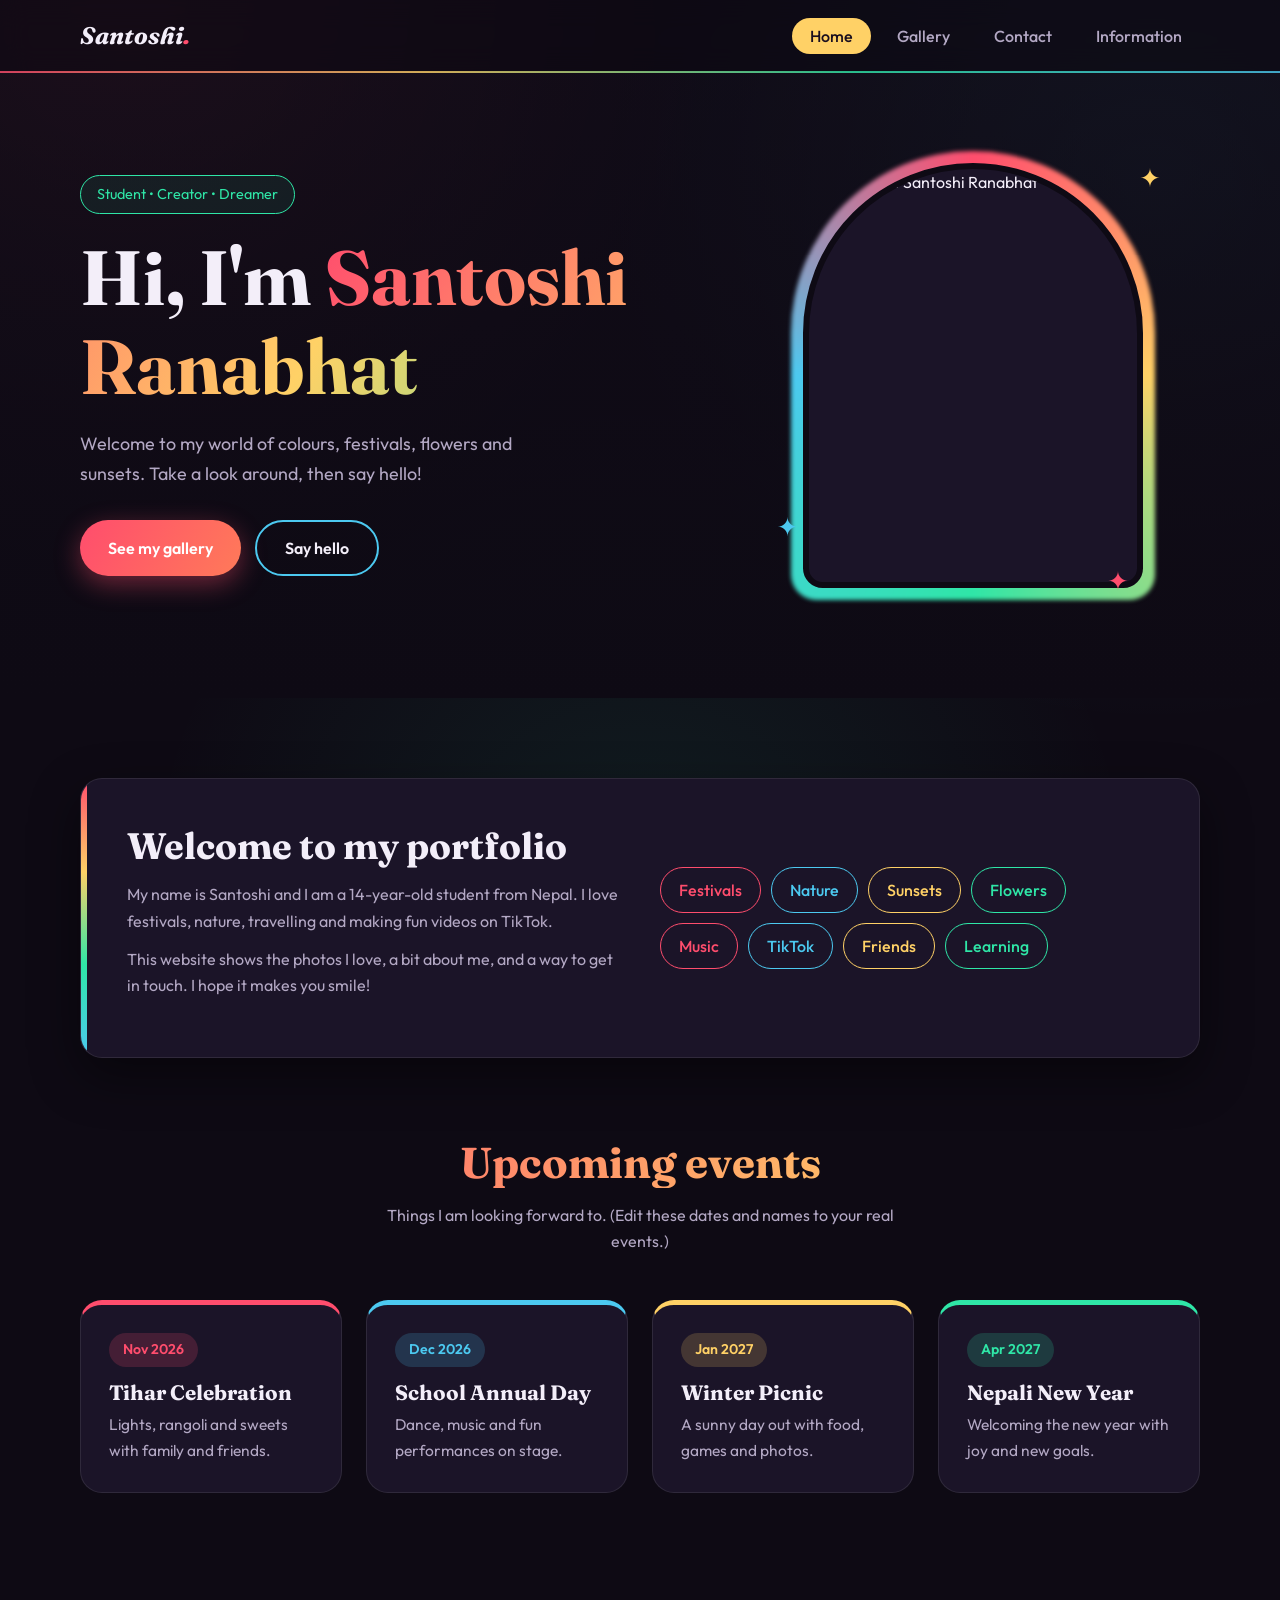
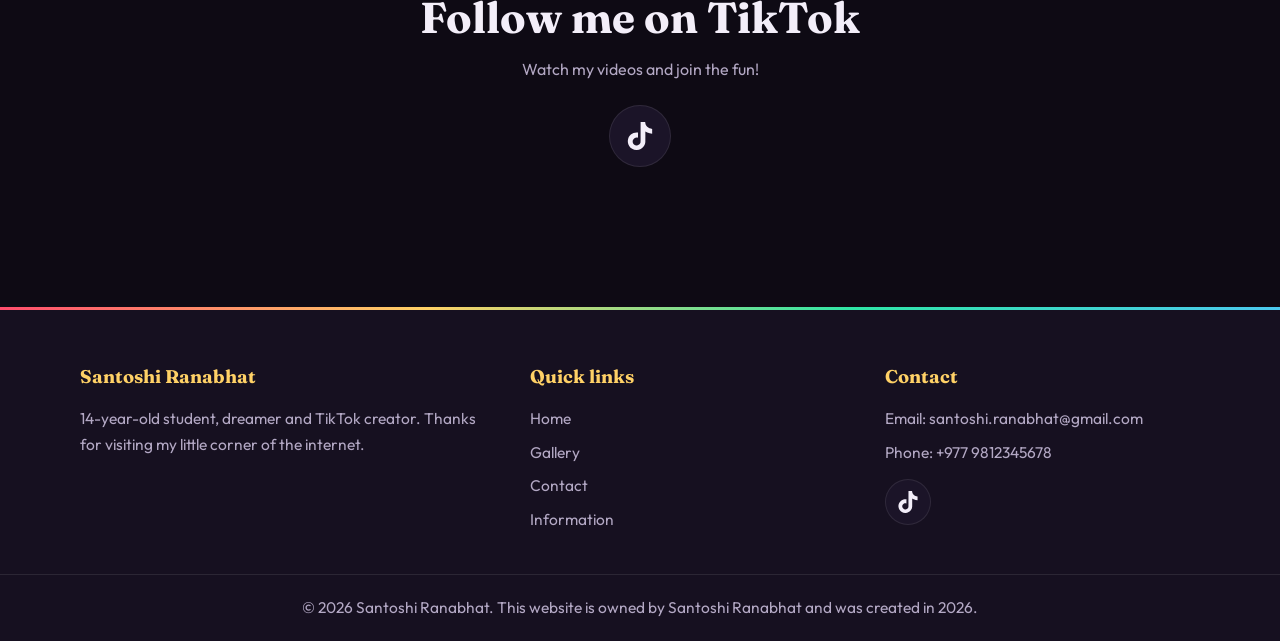
==== index.html @ b4feb426 "Add files via upload" ====
<!DOCTYPE html>
<html lang="en">
<head>
  <meta charset="UTF-8">
  <meta name="viewport" content="width=device-width, initial-scale=1.0">
  <meta name="description" content="Santoshi Ranabhat - student portfolio">
  <title>Home | Santoshi Ranabhat</title>
  <link rel="stylesheet" href="style.css">
</head>
<body>

  <!-- NAVBAR -->
  <header class="navbar">
    <nav class="container nav-inner" aria-label="Main navigation">
      <a href="index.html" class="logo">Santoshi<span>.</span></a>
      <button class="menu-btn" id="menuBtn" aria-label="Open menu" aria-expanded="false">&#9776;</button>
      <ul class="nav-links" id="navLinks"><li><a href="index.html" class="active">Home</a></li><li><a href="gallery.html">Gallery</a></li><li><a href="contact.html">Contact</a></li><li><a href="information.html">Information</a></li></ul>
    </nav>
  </header>

  <main>

    <!-- HERO with cover image -->
    <section class="hero">
      <div class="hero-cover" role="img" aria-label="Sunset beach cover image"></div>
      <div class="container hero-grid">
        <div>
          <span class="hero-tag">Student &bull; Creator &bull; Dreamer</span>
          <h1>Hi, I'm <span class="grad-text">Santoshi Ranabhat</span></h1>
          <p>Welcome to my world of colours, festivals, flowers and sunsets. Take a look around, then say hello!</p>
          <div class="hero-actions">
            <a href="gallery.html" class="btn btn-primary">See my gallery</a>
            <a href="contact.html" class="btn btn-ghost">Say hello</a>
          </div>
        </div>
        <div class="portrait-wrap">
          <div class="portrait-frame">
            <img src="images2/download.png" alt="Portrait of Santoshi Ranabhat">
          </div>
          <span class="sparkle s1">&#10022;</span>
          <span class="sparkle s2">&#10022;</span>
          <span class="sparkle s3">&#10022;</span>
        </div>
      </div>
    </section>

    <!-- WELCOME MESSAGE -->
    <section class="section">
      <div class="container reveal">
        <div class="welcome-box">
          <div>
            <h2>Welcome to my portfolio</h2>
            <p>My name is Santoshi and I am a 14-year-old student from Nepal. I love festivals, nature, travelling and making fun videos on TikTok.</p>
            <p>This website shows the photos I love, a bit about me, and a way to get in touch. I hope it makes you smile!</p>
          </div>
          <div class="chips">
            <span class="chip red">Festivals</span>
            <span class="chip blue">Nature</span>
            <span class="chip yellow">Sunsets</span>
            <span class="chip green">Flowers</span>
            <span class="chip red">Music</span>
            <span class="chip blue">TikTok</span>
            <span class="chip yellow">Friends</span>
            <span class="chip green">Learning</span>
          </div>
        </div>
      </div>
    </section>

    <!-- UPCOMING EVENTS -->
    <section class="section" style="padding-top:0">
      <div class="container reveal">
        <h2 class="section-title grad-text">Upcoming events</h2>
        <p class="section-sub">Things I am looking forward to. (Edit these dates and names to your real events.)</p>
        <div class="events">
          <article class="event-card"><span class="event-date">Nov 2026</span><h3>Tihar Celebration</h3><p>Lights, rangoli and sweets with family and friends.</p></article>
          <article class="event-card"><span class="event-date">Dec 2026</span><h3>School Annual Day</h3><p>Dance, music and fun performances on stage.</p></article>
          <article class="event-card"><span class="event-date">Jan 2027</span><h3>Winter Picnic</h3><p>A sunny day out with food, games and photos.</p></article>
          <article class="event-card"><span class="event-date">Apr 2027</span><h3>Nepali New Year</h3><p>Welcoming the new year with joy and new goals.</p></article>
        </div>
      </div>
    </section>

    <!-- SOCIAL -->
    <section class="section social-strip" style="padding-top:20px">
      <div class="container reveal">
        <h2 class="section-title">Follow me on TikTok</h2>
        <p>Watch my videos and join the fun!</p>
        <div class="social-icons"><a class="social-icon" href="https://www.tiktok.com/@santoshi__22" target="_blank" rel="noopener" aria-label="Santoshi on TikTok"><svg viewBox="0 0 24 24" aria-hidden="true"><path d="M12.525.02c1.31-.02 2.61-.01 3.91-.02.08 1.53.63 3.09 1.75 4.17 1.12 1.11 2.7 1.62 4.24 1.79v4.03c-1.44-.05-2.89-.35-4.2-.97-.57-.26-1.1-.59-1.62-.93-.01 2.92.01 5.84-.02 8.75-.08 1.4-.54 2.79-1.35 3.94-1.31 1.92-3.58 3.17-5.91 3.21-1.43.08-2.86-.31-4.08-1.03-2.02-1.19-3.44-3.37-3.65-5.71-.02-.5-.03-1-.01-1.49.18-1.9 1.12-3.72 2.58-4.96 1.66-1.44 3.98-2.13 6.15-1.72.02 1.48-.04 2.96-.04 4.44-.99-.32-2.15-.23-3.02.37-.63.41-1.11 1.04-1.36 1.75-.21.51-.15 1.07-.14 1.61.24 1.64 1.82 3.02 3.5 2.87 1.12-.01 2.19-.66 2.77-1.61.19-.33.4-.67.41-1.06.1-1.79.06-3.57.07-5.36.01-4.03-.01-8.05.02-12.07z"/></svg></a></div>
      </div>
    </section>

  </main>

  <!-- FOOTER -->
  <footer class="footer">
    <div class="container footer-grid">
      <div>
        <h4>Santoshi Ranabhat</h4>
        <p>14-year-old student, dreamer and TikTok creator. Thanks for visiting my little corner of the internet.</p>
      </div>
      <div>
        <h4>Quick links</h4>
        <ul>
          <li><a href="index.html">Home</a></li>
          <li><a href="gallery.html">Gallery</a></li>
          <li><a href="contact.html">Contact</a></li>
          <li><a href="information.html">Information</a></li>
        </ul>
      </div>
      <div>
        <h4>Contact</h4>
        <ul>
          <li>Email: santoshi.ranabhat@gmail.com</li>
          <li>Phone: +977 9812345678</li>
        </ul>
        <div class="social-icons" style="justify-content:flex-start;margin-top:14px"><a class="social-icon" href="https://www.tiktok.com/@santoshi__22" target="_blank" rel="noopener" aria-label="Santoshi on TikTok"><svg viewBox="0 0 24 24" aria-hidden="true"><path d="M12.525.02c1.31-.02 2.61-.01 3.91-.02.08 1.53.63 3.09 1.75 4.17 1.12 1.11 2.7 1.62 4.24 1.79v4.03c-1.44-.05-2.89-.35-4.2-.97-.57-.26-1.1-.59-1.62-.93-.01 2.92.01 5.84-.02 8.75-.08 1.4-.54 2.79-1.35 3.94-1.31 1.92-3.58 3.17-5.91 3.21-1.43.08-2.86-.31-4.08-1.03-2.02-1.19-3.44-3.37-3.65-5.71-.02-.5-.03-1-.01-1.49.18-1.9 1.12-3.72 2.58-4.96 1.66-1.44 3.98-2.13 6.15-1.72.02 1.48-.04 2.96-.04 4.44-.99-.32-2.15-.23-3.02.37-.63.41-1.11 1.04-1.36 1.75-.21.51-.15 1.07-.14 1.61.24 1.64 1.82 3.02 3.5 2.87 1.12-.01 2.19-.66 2.77-1.61.19-.33.4-.67.41-1.06.1-1.79.06-3.57.07-5.36.01-4.03-.01-8.05.02-12.07z"/></svg></a></div>
      </div>
    </div>
    <p class="copyright">&copy; 2026 Santoshi Ranabhat. This website is owned by Santoshi Ranabhat and was created in 2026.</p>
  </footer>

  <script src="script.js"></script>
</body>
</html>
---- style.css ----
/* ==========================================================
   Santoshi Ranabhat - Portfolio
   Dark aesthetic theme: red, blue, yellow and green accents
   ========================================================== */

@import url('https://fonts.googleapis.com/css2?family=Fraunces:ital,opsz,wght@0,9..144,500;0,9..144,700;1,9..144,500;1,9..144,700&family=Outfit:wght@300;400;500;600&display=swap');

:root {
  --bg: #0e0a14;
  --bg-2: #161020;
  --card: #1b1428;
  --line: rgba(255, 255, 255, 0.09);
  --text: #f3eef9;
  --muted: #b3a8c4;

  --red: #ff4d6d;
  --blue: #4cc9f0;
  --yellow: #ffd166;
  --green: #2fe6a7;

  --grad: linear-gradient(120deg, var(--red), var(--yellow), var(--green), var(--blue));
  --radius: 22px;
  --shadow: 0 18px 50px rgba(0, 0, 0, 0.45);
}

*, *::before, *::after { box-sizing: border-box; margin: 0; padding: 0; }

html { scroll-behavior: smooth; }

body {
  font-family: 'Outfit', system-ui, sans-serif;
  background:
    radial-gradient(circle at 10% 0%, rgba(255, 77, 109, 0.14), transparent 40%),
    radial-gradient(circle at 90% 20%, rgba(76, 201, 240, 0.12), transparent 40%),
    radial-gradient(circle at 50% 100%, rgba(47, 230, 167, 0.09), transparent 45%),
    var(--bg);
  background-attachment: fixed;
  color: var(--text);
  line-height: 1.65;
  min-height: 100vh;
  display: flex;
  flex-direction: column;
}

main { flex: 1; }
img { max-width: 100%; display: block; }
a { color: inherit; text-decoration: none; }
ul { list-style: none; }

h1, h2, h3 {
  font-family: 'Fraunces', Georgia, serif;
  line-height: 1.15;
  font-weight: 700;
}

:focus-visible { outline: 3px solid var(--yellow); outline-offset: 3px; border-radius: 6px; }

.container { width: min(1120px, 92%); margin-inline: auto; }
.section { padding: 80px 0; }

.grad-text {
  background: var(--grad);
  background-size: 250% 100%;
  -webkit-background-clip: text;
  background-clip: text;
  color: transparent;
  animation: shimmer 7s linear infinite;
}
@keyframes shimmer { to { background-position: 250% 0; } }

.section-title { text-align: center; margin-bottom: 14px; font-size: clamp(1.9rem, 4vw, 2.7rem); }
.section-sub { text-align: center; color: var(--muted); max-width: 560px; margin: 0 auto 46px; }

/* ---------- Navbar ---------- */
.navbar {
  position: sticky;
  top: 0;
  z-index: 100;
  background: rgba(14, 10, 20, 0.78);
  backdrop-filter: blur(14px);
  -webkit-backdrop-filter: blur(14px);
  border-bottom: 1px solid var(--line);
}
.navbar::after {
  content: "";
  position: absolute;
  left: 0; right: 0; bottom: -1px;
  height: 2px;
  background: var(--grad);
  opacity: 0.8;
}
.nav-inner { display: flex; align-items: center; justify-content: space-between; height: 72px; }

.logo { font-family: 'Fraunces', serif; font-size: 1.5rem; font-weight: 700; font-style: italic; }
.logo span { color: var(--red); }

.nav-links { display: flex; gap: 8px; }
.nav-links a {
  position: relative;
  padding: 8px 18px;
  border-radius: 999px;
  color: var(--muted);
  font-weight: 500;
  transition: color 0.25s, background 0.25s, transform 0.25s;
}
.nav-links a:hover { color: var(--text); background: rgba(255, 255, 255, 0.07); transform: translateY(-2px); }
.nav-links a.active { color: #1a0f1f; background: var(--yellow); }

.menu-btn {
  display: none;
  background: none;
  border: 1px solid var(--line);
  color: var(--text);
  width: 44px; height: 44px;
  border-radius: 12px;
  font-size: 1.4rem;
  cursor: pointer;
  transition: background 0.25s, border-color 0.25s;
}
.menu-btn:hover { background: rgba(255, 255, 255, 0.08); border-color: var(--red); }

/* ---------- Buttons ---------- */
.btn {
  display: inline-flex;
  align-items: center;
  gap: 8px;
  padding: 13px 28px;
  border: none;
  border-radius: 999px;
  font-family: inherit;
  font-size: 1rem;
  font-weight: 600;
  cursor: pointer;
  transition: transform 0.25s, box-shadow 0.25s, background 0.25s;
}
.btn-primary { background: linear-gradient(120deg, var(--red), #ff7a59); color: #fff; box-shadow: 0 8px 26px rgba(255, 77, 109, 0.4); }
.btn-primary:hover { transform: translateY(-4px) scale(1.03); box-shadow: 0 14px 34px rgba(255, 77, 109, 0.6); }
.btn-ghost { background: transparent; color: var(--text); border: 2px solid var(--blue); }
.btn-ghost:hover { background: var(--blue); color: #08131a; transform: translateY(-4px); box-shadow: 0 12px 28px rgba(76, 201, 240, 0.4); }

/* ---------- Hero (home) ---------- */
.hero {
  position: relative;
  overflow: hidden;
  padding: 90px 0 110px;
  isolation: isolate;
}
.hero-cover {
  position: absolute;
  inset: 0;
  z-index: -2;
  background: url('images/sea_and_sunset.jpg') center / cover no-repeat, var(--bg-2);
  opacity: 0.38;
  transform: scale(1.05);
  animation: slowZoom 22s ease-in-out infinite alternate;
}
.hero::after {
  content: "";
  position: absolute;
  inset: 0;
  z-index: -1;
  background: linear-gradient(180deg, rgba(14, 10, 20, 0.45) 0%, var(--bg) 100%);
}
@keyframes slowZoom { to { transform: scale(1.14); } }

.hero-grid { display: grid; grid-template-columns: 1.15fr 0.85fr; gap: 50px; align-items: center; }

.hero-tag {
  display: inline-block;
  padding: 7px 16px;
  border: 1px solid var(--green);
  color: var(--green);
  border-radius: 999px;
  font-size: 0.9rem;
  margin-bottom: 20px;
  background: rgba(47, 230, 167, 0.08);
}
.hero h1 { font-size: clamp(2.6rem, 6.4vw, 4.8rem); margin-bottom: 18px; }
.hero p { color: var(--muted); font-size: 1.12rem; max-width: 500px; margin-bottom: 32px; }
.hero-actions { display: flex; flex-wrap: wrap; gap: 14px; }

.portrait-wrap { position: relative; width: min(340px, 78%); margin-inline: auto; animation: floaty 6s ease-in-out infinite; }
.portrait-wrap::before {
  content: "";
  position: absolute;
  inset: -12px;
  border-radius: 200px 200px 28px 28px;
  background: conic-gradient(from 0deg, var(--red), var(--yellow), var(--green), var(--blue), var(--red));
  animation: spin 8s linear infinite;
  filter: blur(2px);
}
.portrait-frame {
  position: relative;
  z-index: 1;
  border-radius: 190px 190px 22px 22px;
  overflow: hidden;
  border: 6px solid var(--bg);
  background: var(--card);
  aspect-ratio: 4 / 5;
}
.portrait-frame img { width: 100%; height: 100%; object-fit: cover; object-position: top; }
@keyframes spin { to { transform: rotate(360deg); } }
@keyframes floaty { 50% { transform: translateY(-14px); } }

.sparkle {
  position: absolute;
  z-index: 2;
  font-size: 1.6rem;
  animation: twinkle 2.6s ease-in-out infinite;
}
.sparkle.s1 { top: -6px; right: -18px; color: var(--yellow); }
.sparkle.s2 { bottom: 40px; left: -26px; color: var(--blue); animation-delay: 0.8s; }
.sparkle.s3 { bottom: -14px; right: 14px; color: var(--red); animation-delay: 1.5s; }
@keyframes twinkle { 0%, 100% { transform: scale(0.6) rotate(0); opacity: 0.4; } 50% { transform: scale(1.2) rotate(25deg); opacity: 1; } }

/* ---------- Welcome ---------- */
.welcome-box {
  background: var(--card);
  border: 1px solid var(--line);
  border-radius: var(--radius);
  padding: 46px;
  display: grid;
  grid-template-columns: 1fr 1fr;
  gap: 40px;
  align-items: center;
  box-shadow: var(--shadow);
  position: relative;
  overflow: hidden;
}
.welcome-box::before {
  content: "";
  position: absolute;
  top: 0; left: 0;
  width: 6px; height: 100%;
  background: linear-gradient(var(--red), var(--yellow), var(--green), var(--blue));
}
.welcome-box h2 { font-size: clamp(1.7rem, 3.4vw, 2.3rem); margin-bottom: 14px; }
.welcome-box p { color: var(--muted); margin-bottom: 12px; }

.chips { display: flex; flex-wrap: wrap; gap: 10px; }
.chip {
  padding: 9px 18px;
  border-radius: 999px;
  font-weight: 500;
  border: 1px solid;
  transition: transform 0.25s, background 0.25s, color 0.25s;
  cursor: default;
}
.chip:hover { transform: translateY(-4px) rotate(-3deg); }
.chip.red { border-color: var(--red); color: var(--red); }
.chip.red:hover { background: var(--red); color: #fff; }
.chip.blue { border-color: var(--blue); color: var(--blue); }
.chip.blue:hover { background: var(--blue); color: #08131a; }
.chip.yellow { border-color: var(--yellow); color: var(--yellow); }
.chip.yellow:hover { background: var(--yellow); color: #231a05; }
.chip.green { border-color: var(--green); color: var(--green); }
.chip.green:hover { background: var(--green); color: #04201a; }

/* ---------- Events ---------- */
.events { display: grid; grid-template-columns: repeat(auto-fit, minmax(240px, 1fr)); gap: 24px; }
.event-card {
  background: var(--card);
  border: 1px solid var(--line);
  border-radius: var(--radius);
  padding: 28px;
  transition: transform 0.3s, border-color 0.3s, box-shadow 0.3s;
  border-top: 5px solid var(--c, var(--red));
}
.event-card:hover { transform: translateY(-10px); border-color: var(--c); box-shadow: 0 20px 44px color-mix(in srgb, var(--c) 30%, transparent); }
.event-card:nth-child(1) { --c: var(--red); }
.event-card:nth-child(2) { --c: var(--blue); }
.event-card:nth-child(3) { --c: var(--yellow); }
.event-card:nth-child(4) { --c: var(--green); }
.event-date {
  display: inline-block;
  padding: 5px 14px;
  border-radius: 999px;
  background: color-mix(in srgb, var(--c) 18%, transparent);
  color: var(--c);
  font-weight: 600;
  font-size: 0.88rem;
  margin-bottom: 14px;
}
.event-card h3 { font-size: 1.3rem; margin-bottom: 8px; }
.event-card p { color: var(--muted); font-size: 0.97rem; }

/* ---------- Social ---------- */
.social-strip { text-align: center; }
.social-strip p { color: var(--muted); margin-bottom: 22px; }
.social-icons { display: flex; justify-content: center; gap: 16px; }
.social-icon {
  width: 62px; height: 62px;
  display: grid; place-items: center;
  border-radius: 50%;
  background: var(--card);
  border: 1px solid var(--line);
  transition: transform 0.3s, background 0.3s, box-shadow 0.3s;
}
.social-icon svg { width: 28px; height: 28px; fill: var(--text); transition: fill 0.3s; }
.social-icon:hover {
  transform: translateY(-8px) rotate(-8deg) scale(1.08);
  background: var(--red);
  box-shadow: -5px -4px 0 var(--blue), 5px 4px 0 var(--green), 0 14px 30px rgba(255, 77, 109, 0.5);
}
.social-icon:hover svg { fill: #fff; }

/* ---------- Page header (inner pages) ---------- */
.page-head { text-align: center; padding: 70px 0 20px; }
.page-head h1 { font-size: clamp(2.3rem, 5.4vw, 3.8rem); margin-bottom: 12px; }
.page-head p { color: var(--muted); max-width: 540px; margin-inline: auto; }

/* ---------- Gallery ---------- */
.gallery-section { padding: 46px 0 20px; }
.gallery-section h2 { font-size: clamp(1.6rem, 3.4vw, 2.2rem); margin-bottom: 6px; display: flex; align-items: center; gap: 14px; }
.gallery-section h2::after { content: ""; flex: 1; height: 2px; background: var(--line); }
.gallery-section > .container > p { color: var(--muted); margin-bottom: 26px; }

.gallery-grid { display: grid; grid-template-columns: repeat(auto-fit, minmax(260px, 1fr)); gap: 24px; }
.photo {
  position: relative;
  border-radius: var(--radius);
  overflow: hidden;
  background: var(--card);
  border: 1px solid var(--line);
  cursor: zoom-in;
  transition: transform 0.35s, box-shadow 0.35s;
}
.photo img { width: 100%; height: 340px; object-fit: cover; transition: transform 0.6s; }
.photo:hover { transform: translateY(-8px) rotate(-0.8deg); box-shadow: 0 22px 50px rgba(255, 77, 109, 0.28); }
.photo:hover img { transform: scale(1.1); }
.photo figcaption {
  position: absolute;
  left: 0; right: 0; bottom: 0;
  padding: 46px 18px 16px;
  background: linear-gradient(transparent, rgba(10, 6, 16, 0.92));
  font-weight: 500;
}
.photo figcaption small { display: block; color: var(--yellow); font-weight: 400; font-size: 0.85rem; }

.lightbox {
  position: fixed;
  inset: 0;
  z-index: 200;
  display: none;
  place-items: center;
  background: rgba(8, 5, 14, 0.92);
  padding: 20px;
  cursor: zoom-out;
}
.lightbox.open { display: grid; animation: fadeIn 0.3s; }
.lightbox img { max-height: 82vh; border-radius: 16px; border: 3px solid var(--yellow); }
.lightbox p { text-align: center; margin-top: 14px; color: var(--yellow); font-family: 'Fraunces', serif; font-size: 1.2rem; }
@keyframes fadeIn { from { opacity: 0; } }

/* ---------- Information table ---------- */
.table-wrap {
  background: var(--card);
  border: 1px solid var(--line);
  border-radius: var(--radius);
  overflow: hidden;
  box-shadow: var(--shadow);
  overflow-x: auto;
}
.info-table { width: 100%; border-collapse: collapse; min-width: 440px; }
.info-table caption { padding: 22px; font-family: 'Fraunces', serif; font-size: 1.4rem; text-align: left; border-bottom: 3px solid var(--red); }
.info-table th, .info-table td { padding: 16px 24px; text-align: left; border-bottom: 1px solid var(--line); }
.info-table th { width: 38%; color: var(--yellow); font-weight: 600; }
.info-table td { color: var(--text); }
.info-table tr { transition: background 0.25s; }
.info-table tbody tr:hover { background: rgba(76, 201, 240, 0.08); }
.info-table tbody tr:nth-child(even) { background: rgba(255, 255, 255, 0.025); }
.info-table tbody tr:nth-child(even):hover { background: rgba(76, 201, 240, 0.08); }

/* ---------- Contact form ---------- */
.form-card {
  background: var(--card);
  border: 1px solid var(--line);
  border-radius: var(--radius);
  padding: 44px;
  box-shadow: var(--shadow);
  max-width: 760px;
  margin: 0 auto;
  border-top: 5px solid var(--blue);
}
.form-grid { display: grid; grid-template-columns: 1fr 1fr; gap: 20px; }
.field { display: flex; flex-direction: column; gap: 7px; }
.field.full { grid-column: 1 / -1; }
.field label, .field legend { font-weight: 500; color: var(--muted); font-size: 0.95rem; }
.field input[type="text"], .field input[type="tel"], .field input[type="email"], .field select, .field textarea {
  width: 100%;
  padding: 13px 16px;
  border-radius: 14px;
  border: 1.5px solid var(--line);
  background: var(--bg-2);
  color: var(--text);
  font-family: inherit;
  font-size: 1rem;
  transition: border-color 0.25s, box-shadow 0.25s, transform 0.25s;
}
.field input:hover, .field select:hover, .field textarea:hover { border-color: rgba(255, 255, 255, 0.28); }
.field input:focus, .field select:focus, .field textarea:focus {
  outline: none;
  border-color: var(--blue);
  box-shadow: 0 0 0 4px rgba(76, 201, 240, 0.2);
  transform: translateY(-2px);
}
.field textarea { min-height: 140px; resize: vertical; }
.field fieldset { border: none; }
.radio-row { display: flex; flex-wrap: wrap; gap: 12px; margin-top: 6px; }
.radio-row label {
  display: inline-flex; align-items: center; gap: 8px;
  padding: 9px 18px;
  border: 1.5px solid var(--line);
  border-radius: 999px;
  cursor: pointer;
  color: var(--text);
  transition: border-color 0.25s, background 0.25s, transform 0.25s;
}
.radio-row label:hover { border-color: var(--green); transform: translateY(-2px); }
.radio-row input { accent-color: var(--green); width: 17px; height: 17px; }
.radio-row label:has(input:checked) { border-color: var(--green); background: rgba(47, 230, 167, 0.12); }

.form-note {
  display: none;
  margin-top: 22px;
  padding: 16px 20px;
  border-radius: 14px;
  background: rgba(47, 230, 167, 0.12);
  border: 1px solid var(--green);
  color: var(--green);
  animation: fadeIn 0.4s;
}
.form-note.show { display: block; }

.contact-extra { display: grid; grid-template-columns: repeat(auto-fit, minmax(210px, 1fr)); gap: 18px; max-width: 760px; margin: 34px auto 0; }
.contact-pill {
  padding: 18px 22px;
  background: var(--card);
  border: 1px solid var(--line);
  border-radius: 18px;
  transition: transform 0.3s, border-color 0.3s;
}
.contact-pill:hover { transform: translateY(-5px); border-color: var(--yellow); }
.contact-pill strong { display: block; color: var(--yellow); font-weight: 600; }
.contact-pill span { color: var(--muted); font-size: 0.95rem; word-break: break-word; }

/* ---------- Footer ---------- */
.footer {
  margin-top: 60px;
  background: var(--bg-2);
  border-top: 1px solid var(--line);
  position: relative;
}
.footer::before { content: ""; position: absolute; top: -1px; left: 0; right: 0; height: 3px; background: var(--grad); }
.footer-grid { display: grid; grid-template-columns: 1.3fr 1fr 1fr; gap: 40px; padding: 54px 0 34px; }
.footer h4 { font-family: 'Fraunces', serif; font-size: 1.15rem; margin-bottom: 14px; color: var(--yellow); }
.footer p, .footer li { color: var(--muted); font-size: 0.97rem; }
.footer li { margin-bottom: 8px; }
.footer a { transition: color 0.25s, padding-left 0.25s; }
.footer li a:hover { color: var(--red); padding-left: 6px; }
.footer .social-icon { width: 46px; height: 46px; }
.footer .social-icon svg { width: 22px; height: 22px; }
.copyright { text-align: center; padding: 20px 0; border-top: 1px solid var(--line); color: var(--muted); font-size: 0.9rem; }

/* ---------- Reveal on load ---------- */
.reveal { opacity: 0; transform: translateY(26px); transition: opacity 0.8s, transform 0.8s; }
.reveal.in { opacity: 1; transform: none; }

/* ---------- Responsive ---------- */
@media (max-width: 860px) {
  .hero-grid, .welcome-box { grid-template-columns: 1fr; }
  .hero { padding: 60px 0 80px; text-align: center; }
  .hero p { margin-inline: auto; }
  .hero-actions { justify-content: center; }
  .hero-grid > .portrait-wrap { order: -1; }
  .footer-grid { grid-template-columns: 1fr; gap: 28px; }
  .welcome-box { padding: 32px 26px; }
}

@media (max-width: 720px) {
  .menu-btn { display: block; }
  .nav-links {
    position: absolute;
    top: 72px; left: 0; right: 0;
    flex-direction: column;
    padding: 14px 4%;
    background: rgba(14, 10, 20, 0.97);
    border-bottom: 1px solid var(--line);
    display: none;
  }
  .nav-links.open { display: flex; animation: fadeIn 0.3s; }
  .nav-links a { padding: 13px 18px; }
  .form-grid { grid-template-columns: 1fr; }
  .form-card { padding: 28px 20px; }
  .section { padding: 56px 0; }
}

@media (prefers-reduced-motion: reduce) {
  *, *::before, *::after { animation: none !important; transition: none !important; }
  .reveal { opacity: 1; transform: none; }
}
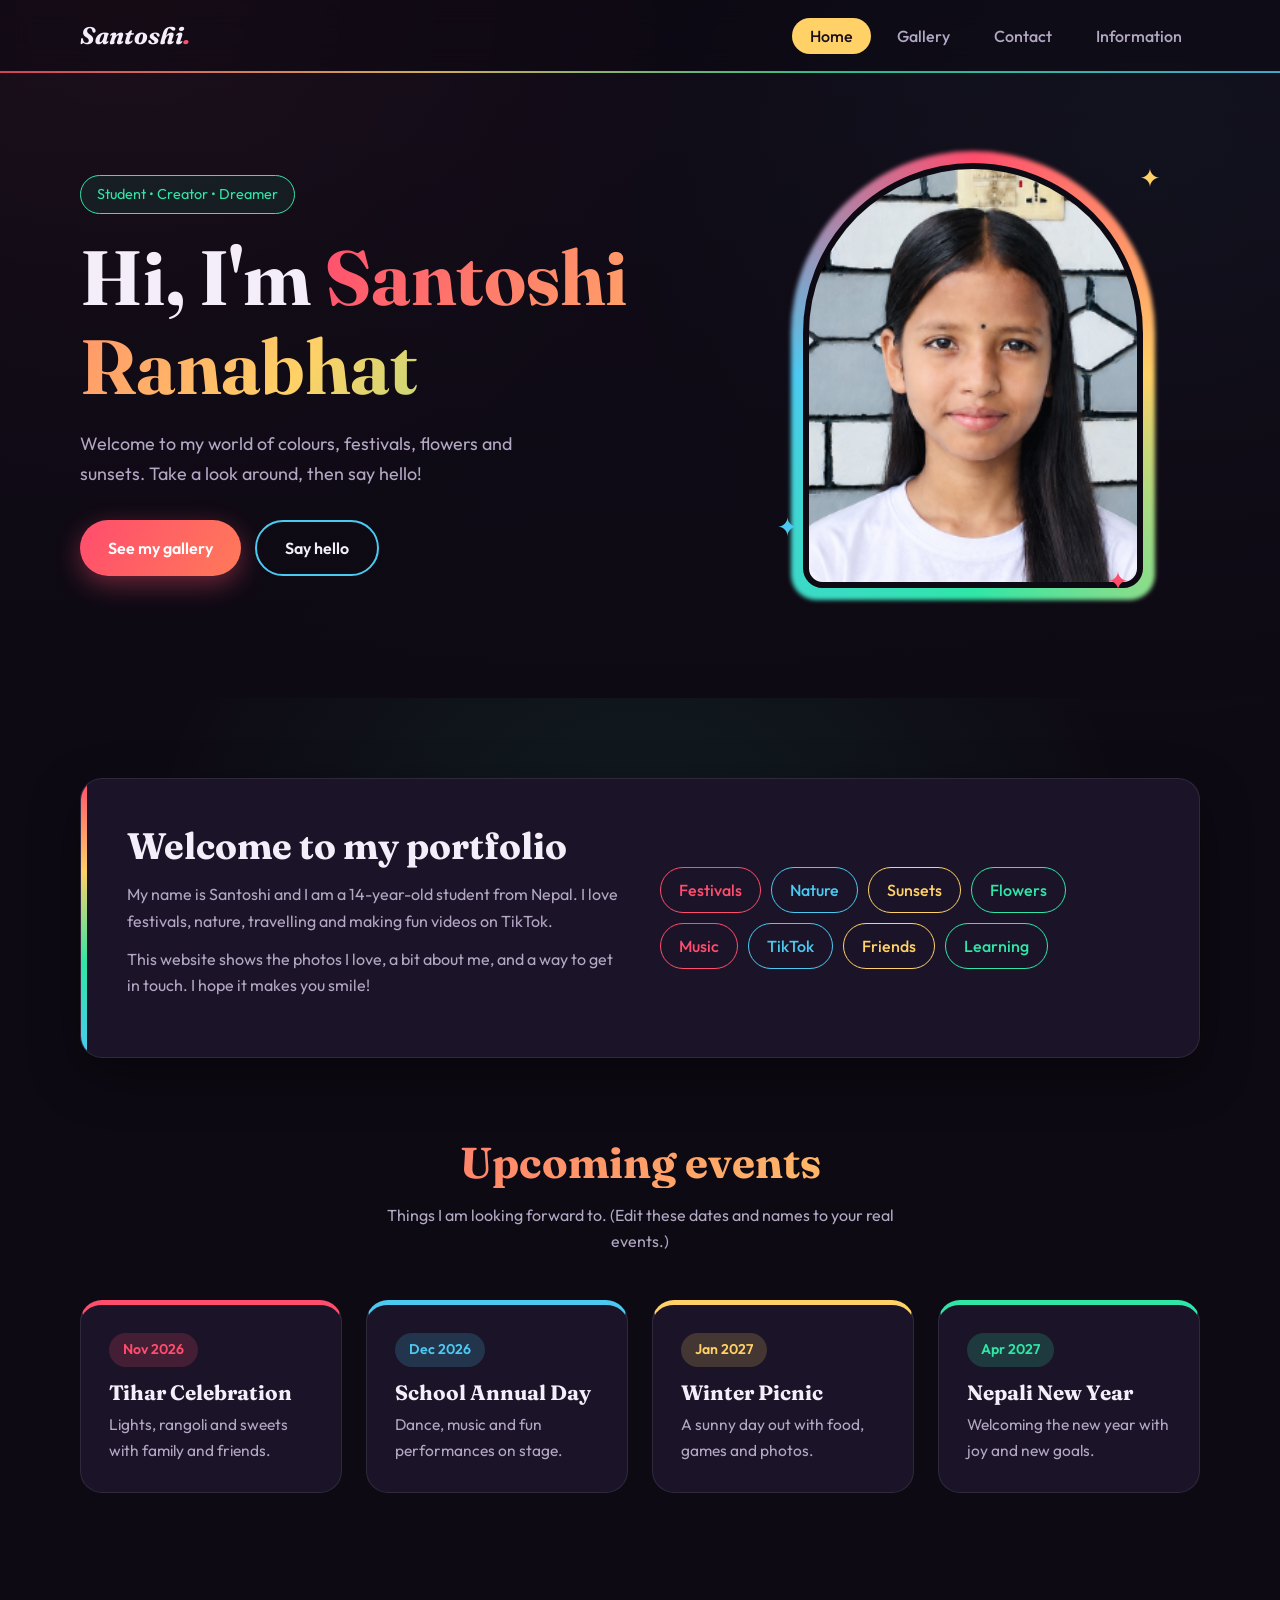
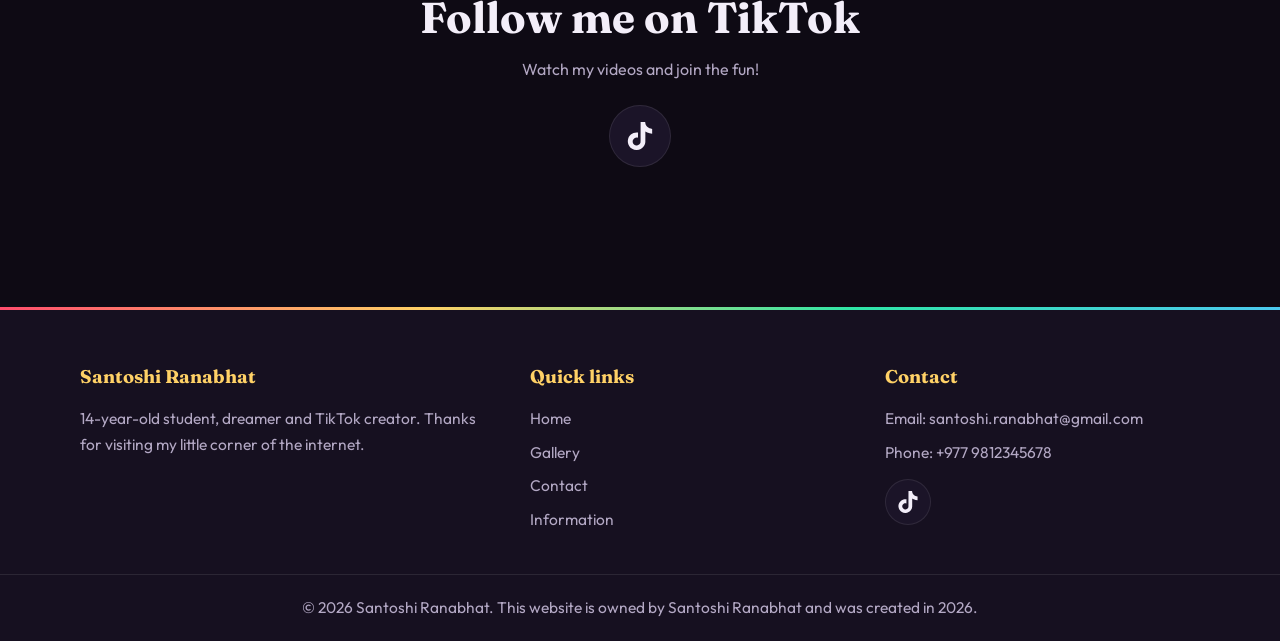
==== commit 24b039b0: "Update index.html" ====
--- a/index.html
+++ b/index.html
@@ -35,7 +35,7 @@
         </div>
         <div class="portrait-wrap">
           <div class="portrait-frame">
-            <img src="images2/download.png" alt="Portrait of Santoshi Ranabhat">
+            <img src="download.png" alt="Portrait of Santoshi Ranabhat">
           </div>
           <span class="sparkle s1">&#10022;</span>
           <span class="sparkle s2">&#10022;</span>
